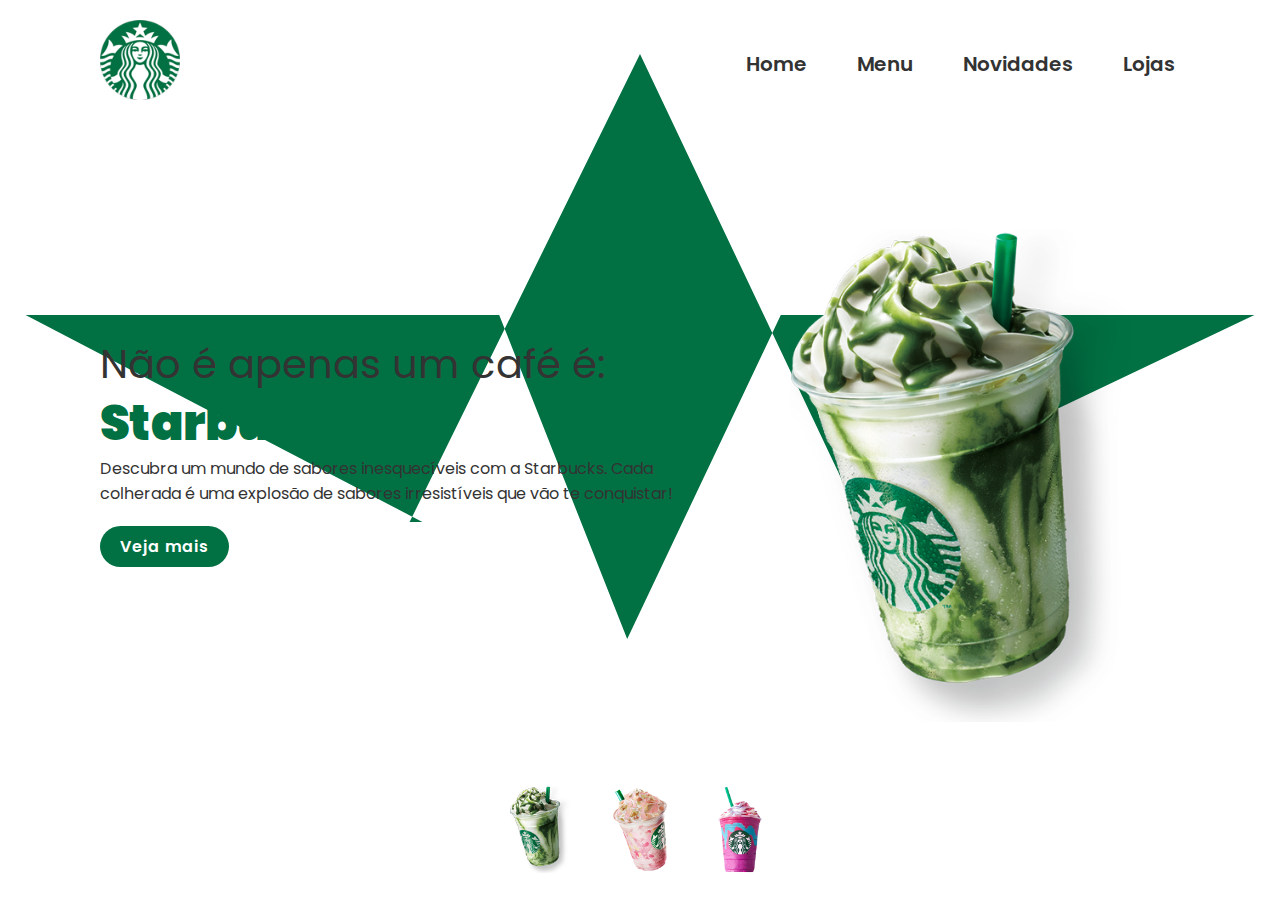
==== starbucks-main/index.html @ e084e3c9 "Mais css" ====
<!DOCTYPE html>
<html lang="pt-br">
<head>
    <meta charset="UTF-8">
    <meta http-equiv="X-UA-Compatible" content="IE=edge">
    <meta name="viewport" content="width=device-width, initial-scale=1.0">
    <title>Starbucks (Landing page)</title>

    <!-- Link para Favicon -->
    <link rel="shortcut icon" href="assets/starbucks-favicon.png" type="image/x-icon">

    <!-- Link para o Css -->
    <link rel="stylesheet" href="estilo.css">

</head>
<body>

    <!-- Container com toda a página -->
    <main>
        <!-- Div para o círculo colorido -->
        <div class="circulo"></div>

        <!-- Header -->
        <header>
            <!-- Logo -->
            <a href="#"><img src="assets/logo.png" alt="logo" class="logo"></a>

            <!-- Div para menu hamburguer (Em telas menores) -->
            <div class="toggle"></div>

            <!-- Menu (Links) -->
            <ul class="links">
                <li><a href="https://www.starbucks.com.br/" target="_blank">Home</a></li>
                <li><a href="https://www.starbucks.com.br/menu-list" target="_blank">Menu</a></li>
                <li><a href="https://www.starbucks.com.br/responsabilidade" target="_blank">Novidades</a></li>
                <li><a href="https://www.starbucks.com.br/lojas" target="_blank">Lojas</a></li>
            </ul>

        </header>

        <!-- ___________________________________________ -->
        <!-- Conteudo -->

        <div class="conteudo">

            <div class="textoPrincipal">

                <!-- Texto principal -->
                <h2>Não é apenas um café é:<br> <span>Starbucks</span></h2>

                <!-- Texto secundário -->
                <p>Descubra um mundo de sabores inesquecíveis com a Starbucks.
                    Cada colherada é uma explosão de sabores irresistíveis que
                    vão te conquistar!
                </p>

                <!-- Botão -->
                <a href="https://www.starbucks.com.br/" target="_blank">Veja mais</a>

                
            </div>

            <!-- Imagem Sorvete grande (a direita) -->
            <div class="imgBox"><img src="assets/img1.png" class="starbucks"/></div>

        </div>

        <!-- Imagens dos sorvetes pequenos (abaixo)-->
        <ul class="sorvetes">
            <li><img src="assets/thumb1.png"></li>
            <li><img src="assets/thumb2.png"></li>
            <li><img src="assets/thumb3.png"></li>
        </ul>

        <!-- Redes sociais -->

        <ul class="sociais">
            <li><a href="https://pt-br.facebook.com/" target="_blank"><img src="assets/facebook.png" alt="facebook"></a></li>
            <li><a href="https://twitter.com/" target="_blank"><img src="assets/twitter.png" alt="twitter"></a></li>
            <li><a href="https://www.instagram.com/" target="_blank"><img src="assets/instagram.png" alt="instagram"></a></li>
        </ul>



    </main>
    

    <!--Link para JavaScript-->
    <script src="mudar.js"></script>
</body>
</html>
---- starbucks-main/estilo.css ----
/* Importando a font Pooppins (Google Fontes) */
  @import url('https://fonts.googleapis.com/css2?family=Poppins:wght@200;300;600;900&display=swap');

  /* ________________________________________________ */
  /* Reset (Básico) */

  * {
    margin: 0;
    padding: 0;
    box-sizing: border-box;
    font-family: 'Poppins', sans-serif;
  }

  html {
    /* Variáveis em CSS */

    --corPrimaria: #017143;

    --corSecundaria: #333;

    --corTerciaria: #fff;

  }

    /* ________________________________________________ */
    /* Main */

    main {
        position: relative;
        width: 100%;
        min-height: 100vh; /* Altura de 1 tela (view height) */
        padding: 100px;
        display: flex;
        justify-content: space-between;
        align-items: center;
        background-color: var(--corTerciaria); /* Chamada da variável (Cor) -*/
    }

    /* ________________________________________________ */
    /* Header */

    header {
        position: absolute;
        top: 0;
        left: 0;
        width: 100%;
        padding: 20px 100px;
        display: flex;
        justify-content: space-between;
        align-items: center;

    }

    header .logo {
      position: relative;
      max-width: 80px;
    }

    header .logo:hover {
      filter: invert(0.1); /* Controla o nível de contraste */

    }
    header ul {
      position: relative;
      display: flex; /* Põe os links em linha (Menu) */
    }

    header ul li {
      list-style: none; /* Remove estilo da lista (Bolinha) */
    }

    header ul li a {
      display: inline-block; /* Garante que o link fique sempre em linha*/
      color: var(--corSecundaria);
      font-size: 20px;
      font-weight: 600;
      text-decoration: none;
      padding: 5px;
      margin-left: 40px;

    }

    header ul li a:hover {
      background-color: var(--corPrimaria);
      color: var(--corTerciaria);
      border-radius: 10px;

    }

    /* ________________________________________________ */
    /* Conteudo */

    .conteudo {
      position: relative;
      width: 100%;
      display: flex;
      justify-content: space-between;
      align-items: center;
    }

    .conteudo .textoPrincipal {
      position: relative;
      max-width: 600px; /* Largura área de texto */
    }

    .conteudo .textoPrincipal h2 {
      color: var(--corSecundaria);
      font-size: 2.5em; /* 1em = 1 x tamanho fonte elemento (16px)*/
      line-height: 1.5em; /* Espaçamento vertical */
      font-weight: 400;

    }

    .conteudo .textoPrincipal h2 span {
      color: var(--corPrimaria);
      font-size: 1.2em;
      font-weight: 900;

    }
    .conteudo .textoPrincipal p {
      color: var(--corSecundaria);
    }

    /* Botão */
    .conteudo .textoPrincipal a {
      display: inline-block;
      margin-top: 20px;
      padding: 8px 20px;
      background: var(--corPrimaria);
      color: var(--corTerciaria);
      border-radius: 40px;
      font-weight: 600;
      letter-spacing: 1px; /* Espaço entre os caracteres */
      text-decoration: none;
    }

    .conteudo .textoPrincipal a:hover {
      background: var(--corSecundaria);
      color: var(--corTerciaria);
    }
    
    /* ________________________________________________ */
    /* Sorvete */

    .conteudo .imgBox {
      width: 600px;
      display: flex;
      justify-content: flex-end;
      padding-right: 50px;
      margin-top: 50px;
    }

    .conteudo .imgBox img {
      max-width: 340px;
    }

    /* Sorvetes pequenos */

    .sorvetes {
      position: absolute;
      left: 50%;
      bottom: 20px;
      transform: translate(-50%); /* Compensa o ajuste centralizando*/
      display: flex;
    }
    .sorvetes li {
      list-style: none;
      display: inline-block;
      margin: 0 20px;
      cursor: pointer; /* Transforma o cursor em uma mão */
      transition: 0.5s; /* Tempo de transição */
    }
    .sorvetes li:hover {
      transform: translateY(-15px) /* Movimenta 15px no eixo Y */
    }
    .sorvetes li img {
      max-width: 60px;
    }

    .sociais{
     position: absolute;
      top: 50%;
      right: 30px;
      transform: translateY(-50%);/*_____________________*/
      display: flex;
      justify-content: center;
      align-items: center;
      flex-direction: column;
    }

    .sociais li {
      display: inline-block;
      margin: 5px 0;
      transform: scale(0.6); /*reduz o tamanho dos icones*/
      filter: invert(1);/*Inverte a cor para o branco*/
    }

    .sociais li a:hover{
      /*color: "#'333*/
      color: var(--corSecundaria);
      filter: invert(0);
    }

    .circulo{
      position: absolute;
      top: 0;
      left: 0;
      width: 100%;
      height: 100%;
      background: var(--corPrimaria);

      /*https://bennettfeely.com/clippy/*/
      /*https://www.w3schools.com/cssref/css_pr_clip-path.php */

      /*clip-path: circle(600px at right 800px);*/
      clip-path: polygon(49% 71%, 61% 35%, 98% 35%, 67% 56%, 67% 57%, 50% 6%, 32% 58%, 33% 58%, 2% 35%, 39% 35%);
    }

    /*https://www.w3schools.com/howto/howto_css_media_query_breakpoints.asp*/

    /*Small devices- 600px and up*/
    /*Medium devices 760px and up*/
    /*Large devices 992px and up*/
    /*Extra large devices1200px and up*/

    /*@media (max-width: 992px) {
      header {
        padding: 20px;
      }

      header .logo {
        max-width: 60px;
      }

      header ul{
        display: none;
      }

      .toggle {
        position: relative;
        width: 30px;
        height: 30px;
        cursor: pointer;
        background: url(assets/close.png);
        background-size: 25px;
        background-position: center;
        background-repeat: no-repeat;
      }

      header ul.links.active{
        position: fixed;
        top: 0;
        left: 0;
        width: 100%;
        height: 45%;
        display: flex;
        justify-content: center;
        align-items: center;
        flex-direction: column;
        background-color: var(--corTerciaria);
        z-index: 10;
      }

        header ul li a {
          font: size 1.5em;
          margin: 5px 0;
        }
      
    }


    main{
      padding: 20px 20px 120px;
    }

    .conteudo{
      flex-direction: column;
      margin-top: 100px;
    }

    .conteudo.textoPrincipal h2{
      font-size: 2.5em;
      margin-bottom: 15px;
    }

    .conteudo.textoPrincipal{
      max-width: 100%;
    }

    .conteudo.imgBox {
      max-width: 300px;
    }

    .thumb li img{
      max-width: 40px;
    }

    .circulo{
      clip-path: circle(400px at center bottom);
    }

    .sociais{
      background: var(--corPrimaria);
      right: 0;
      width: 50px;
      border-top-left-radius: 5px;
      border-bottom-left-radius: 5px;
    }*/
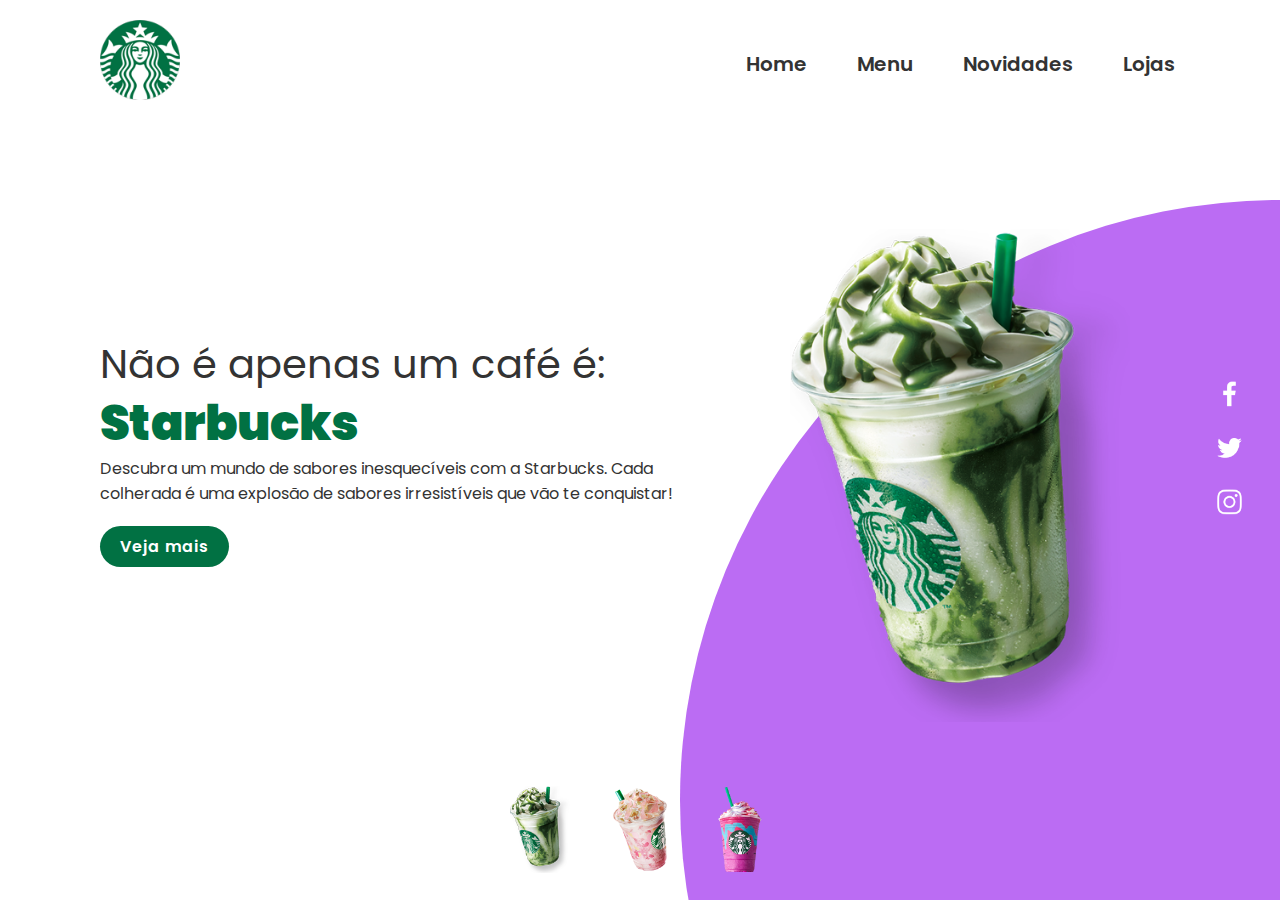
==== commit 3a3ad529: "introdução do java" ====
--- a/starbucks-main/index.html
+++ b/starbucks-main/index.html
@@ -26,7 +26,7 @@
             <a href="#"><img src="assets/logo.png" alt="logo" class="logo"></a>
 
             <!-- Div para menu hamburguer (Em telas menores) -->
-            <div class="toggle"></div>
+            <div class="toggle"  onclick="toggleMenu();"></div>
 
             <!-- Menu (Links) -->
             <ul class="links">
@@ -67,7 +67,7 @@
 
         <!-- Imagens dos sorvetes pequenos (abaixo)-->
         <ul class="sorvetes">
-            <li><img src="assets/thumb1.png"></li>
+            <li><img src="assets/thumb1.png" onclick="imgSlider('')"></li>
             <li><img src="assets/thumb2.png"></li>
             <li><img src="assets/thumb3.png"></li>
         </ul>
--- a/starbucks-main/estilo.css
+++ b/starbucks-main/estilo.css
@@ -198,7 +198,7 @@
     .sociais li a:hover{
       /*color: "#'333*/
       color: var(--corSecundaria);
-      filter: invert(0);
+      filter: invert(1);
     }
 
     .circulo{
@@ -207,13 +207,13 @@
       left: 0;
       width: 100%;
       height: 100%;
-      background: var(--corPrimaria);
+      background: #bb6cf3;
 
       /*https://bennettfeely.com/clippy/*/
       /*https://www.w3schools.com/cssref/css_pr_clip-path.php */
 
-      /*clip-path: circle(600px at right 800px);*/
-      clip-path: polygon(49% 71%, 61% 35%, 98% 35%, 67% 56%, 67% 57%, 50% 6%, 32% 58%, 33% 58%, 2% 35%, 39% 35%);
+      clip-path: circle(600px at right 800px);
+      /*clip-path: polygon(49% 71%, 61% 35%, 98% 35%, 67% 56%, 67% 57%, 50% 6%, 32% 58%, 33% 58%, 2% 35%, 39% 35%);*/
     }
 
     /*https://www.w3schools.com/howto/howto_css_media_query_breakpoints.asp*/
@@ -223,7 +223,7 @@
     /*Large devices 992px and up*/
     /*Extra large devices1200px and up*/
 
-    /*@media (max-width: 992px) {
+    @media (max-width: 992px) {
       header {
         padding: 20px;
       }
@@ -241,13 +241,24 @@
         width: 30px;
         height: 30px;
         cursor: pointer;
+        background: url(assets/menu.png);
+        background-size: 30px;
+        background-position: center;
+        background-repeat: no-repeat;
+        filter: invert(1);
+        z-index: 11;
+      }
+
+      .toggle.active{
+        position: fixed;
+        right: 20px;
         background: url(assets/close.png);
         background-size: 25px;
         background-position: center;
         background-repeat: no-repeat;
       }
-
-      header ul.links.active{
+        
+      header ul.links.active {
         position: fixed;
         top: 0;
         left: 0;
@@ -257,7 +268,7 @@
         justify-content: center;
         align-items: center;
         flex-direction: column;
-        background-color: var(--corTerciaria);
+        background-color: #f2f2f2;
         z-index: 10;
       }
 
@@ -266,17 +277,17 @@
           margin: 5px 0;
         }
       
-    }
+    
 
 
     main{
       padding: 20px 20px 120px;
     }
 
-    .conteudo{
+   .conteudo{
       flex-direction: column;
       margin-top: 100px;
-    }
+    } 
 
     .conteudo.textoPrincipal h2{
       font-size: 2.5em;
@@ -305,4 +316,5 @@
       width: 50px;
       border-top-left-radius: 5px;
       border-bottom-left-radius: 5px;
-    }*/+    }
+  }